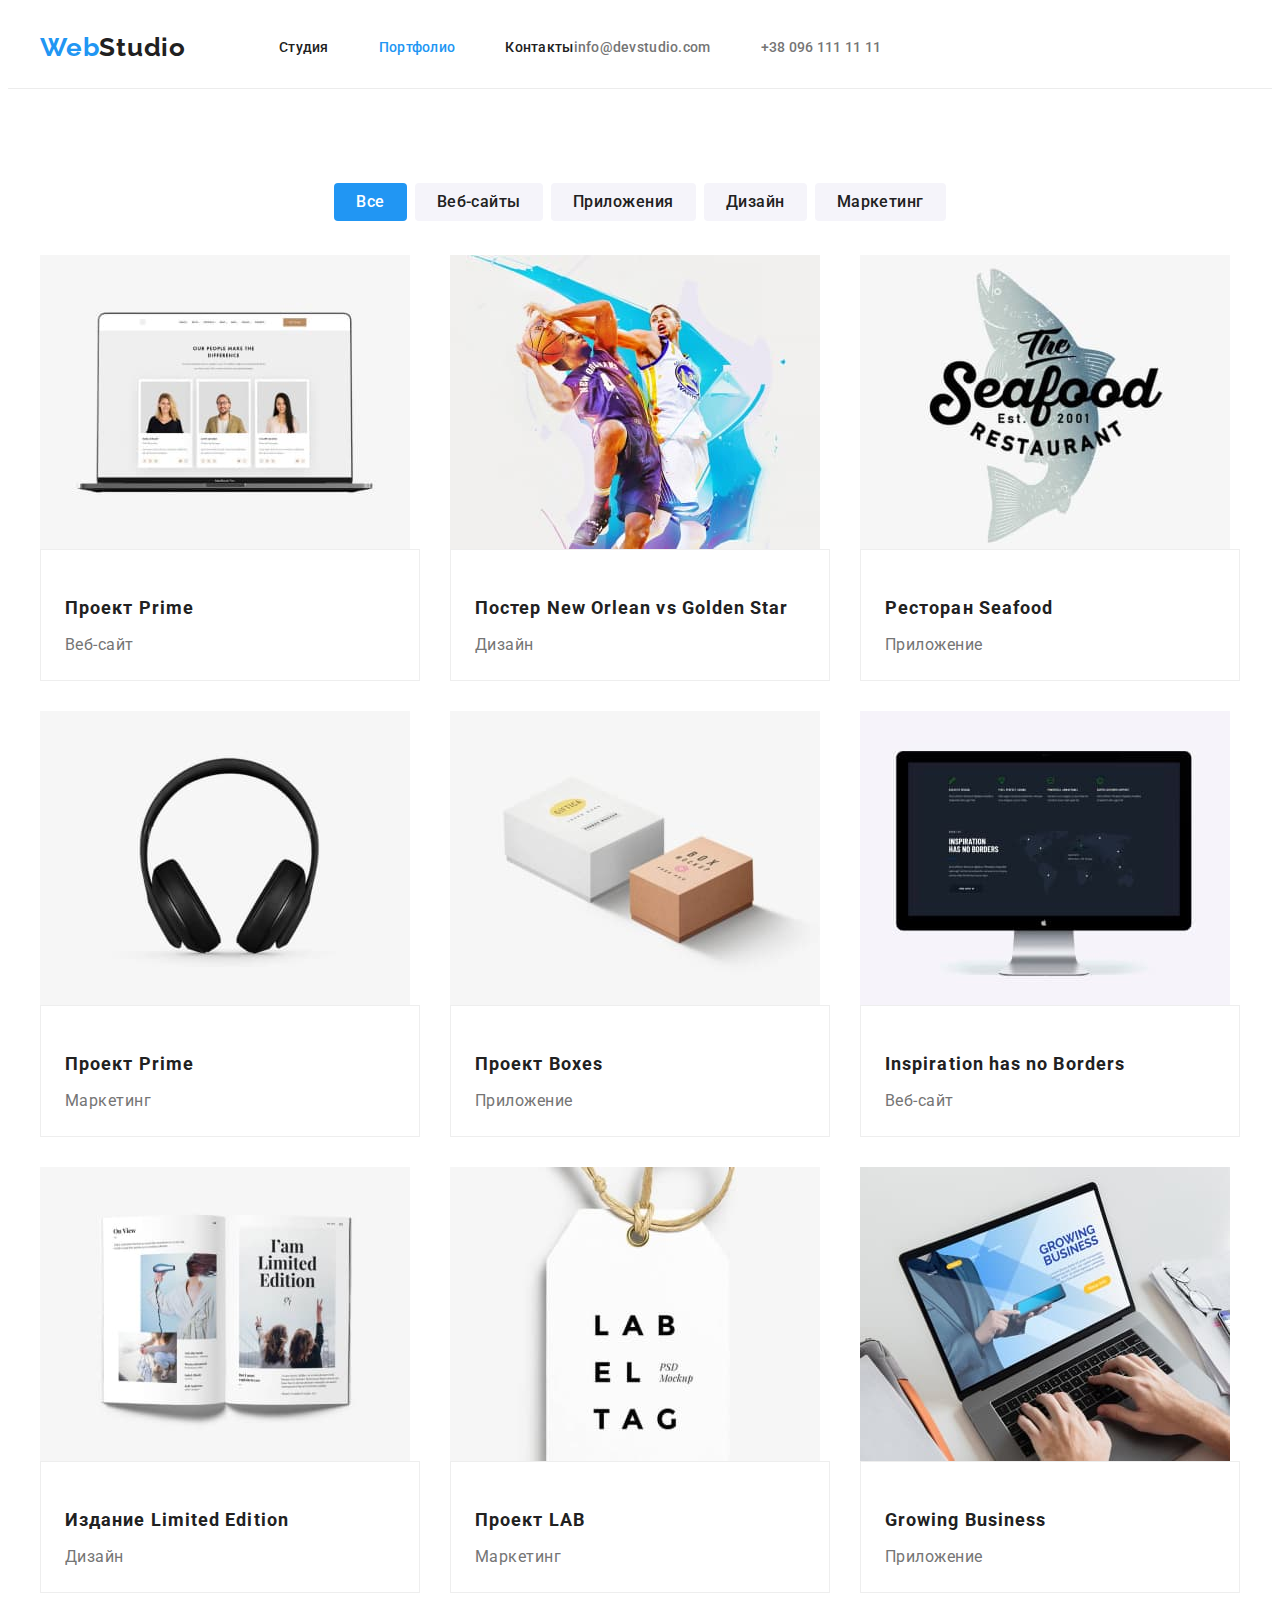
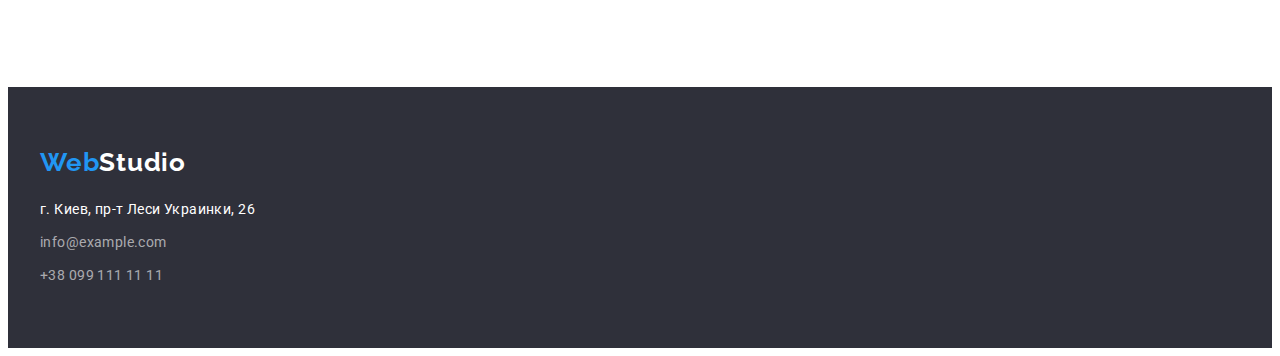
==== portfolio.html @ 6bcf1567 "Скопировал третью работу" ====
<!DOCTYPE html>
<html lang="ru">
  <head>
    <meta charset="UTF-8" />
    <meta http-equiv="X-UA-Compatible" content="IE=edge" />
    <meta name="viewport" content="width=device-width, initial-scale=1.0" />
    <link rel="preconnect" href="https://fonts.googleapis.com" />
    <link rel="preconnect" href="https://fonts.gstatic.com" crossorigin />
    <link
      href="https://fonts.googleapis.com/css2?family=Raleway:wght@700&family=Roboto:wght@400;500;700;900&display=swap"
      rel="stylesheet"
    />
    <title>Document</title>
    <link
      rel="stylesheet"
      href="https://cdnjs.cloudflare.com/ajax/libs/modern-normalize/1.1.0/modern-normalize.min.css"
      integrity="sha512-wpPYUAdjBVSE4KJnH1VR1HeZfpl1ub8YT/NKx4PuQ5NmX2tKuGu6U/JRp5y+Y8XG2tV+wKQpNHVUX03MfMFn9Q=="
      crossorigin="anonymous"
      referrerpolicy="no-referrer"
    />
    <link rel="stylesheet" href="./css/styles.css" />
  </head>
  <body>
    <!--Шапка сайта-->
    <header class="header">
      <div class="container main-list">
        <nav class="header-nav">
          <ul class="header-list list">
            <li class="header-item">
              <a lang="en" href="" class="header-logo link"
                >Web<span class="logo-black">Studio</span></a
              >
            </li>
            <li class="header-item">
              <a href="/index.html" class="header-link link">Студия</a>
            </li>
            <li class="header-item">
              <a href="./portfolio.html" class="header-link link current"
                >Портфолио</a
              >
            </li>
            <li class="header-item">
              <a href="" class="header-link link">Контакты</a>
            </li>
          </ul>
        </nav>
        <div class="contacts">
          <ul class="header-contacts list">
            <li class="header-item">
              <a href="mailto:info@devstudio.com" class="header-mail link"
                >info@devstudio.com</a
              >
            </li>
            <li class="header-item">
              <a href="tel:+380961111111" class="header-tel link"
                >+38 096 111 11 11</a
              >
            </li>
          </ul>
        </div>
      </div>
    </header>

    <main>
      <!-- Портфолио -->
      <section class="portfolio">
        <div class="container">
          <h1 hidden>Портфолио</h1>
          <ul class="portfoliobutton-list list">
            <li class="portfoliobutton-item">
              <button type="button" class="portfoliobutton current-button">
                Все
              </button>
            </li>
            <li class="portfoliobutton-item">
              <button type="button" class="portfoliobutton">Веб-сайты</button>
            </li>
            <li class="portfoliobutton-item">
              <button type="button" class="portfoliobutton">Приложения</button>
            </li>
            <li class="portfoliobutton-item">
              <button type="button" class="portfoliobutton">Дизайн</button>
            </li>
            <li class="portfoliobutton-item">
              <button type="button" class="portfoliobutton">Маркетинг</button>
            </li>
          </ul>

          <ul class="portfolio-list list">
            <li class="portfolio-item">
              <img
                class="photo"
                src="./img/work-example-1.jpg"
                alt="Пример веб-сайта"
                width="370"
              />
              <div class="portfolio-bottom">
                <h2 class="portfolio-title">Проект Prime</h2>
                <p class="portfolio-text">Веб-сайт</p>
              </div>
            </li>
            <li class="portfolio-item">
              <img
                class="photo"
                src="./img/work-example-2.jpg"
                alt="Пример дизайна"
                width="370"
              />
              <div class="portfolio-bottom">
                <h2 class="portfolio-title">
                  Постер <span lang="en">New Orlean vs Golden Star</span>
                </h2>
                <p class="portfolio-text">Дизайн</p>
              </div>
            </li>
            <li class="portfolio-item">
              <img
                class="photo"
                src="./img/work-example-3.jpg"
                alt="Пример приложения"
                width="370"
              />
              <div class="portfolio-bottom">
                <h2 class="portfolio-title">
                  Ресторан <span lang="en">Seafood</span>
                </h2>
                <p class="portfolio-text">Приложение</p>
              </div>
            </li>
            <li class="portfolio-item">
              <img
                class="photo"
                src="./img/work-example-4.jpg"
                alt="Пример маркетинга"
                width="370"
              />
              <div class="portfolio-bottom">
                <h2 class="portfolio-title">
                  Проект <span lang="en">Prime</span>
                </h2>
                <p class="portfolio-text">Маркетинг</p>
              </div>
            </li>
            <li class="portfolio-item">
              <img
                class="photo"
                src="./img/work-example-5.jpg"
                alt="Пример приложения"
                width="370"
              />
              <div class="portfolio-bottom">
                <h2 class="portfolio-title">
                  Проект <span lang="en">Boxes</span>
                </h2>
                <p class="portfolio-text">Приложение</p>
              </div>
            </li>
            <li class="portfolio-item">
              <img
                class="photo"
                src="./img/work-example-6.jpg"
                alt="Пример веб-сайта"
                width="370"
              />
              <div class="portfolio-bottom">
                <h2 lang="en" class="portfolio-title">
                  Inspiration has no Borders
                </h2>
                <p class="portfolio-text">Веб-сайт</p>
              </div>
            </li>
            <li class="portfolio-item">
              <img
                class="photo"
                src="./img/work-example-7.jpg"
                alt="Пример дизайна"
                width="370"
              />
              <div class="portfolio-bottom">
                <h2 class="portfolio-title">
                  Издание <span lang="en">Limited Edition</span>
                </h2>
                <p class="portfolio-text">Дизайн</p>
              </div>
            </li>
            <li class="portfolio-item">
              <img
                class="photo"
                src="./img/work-example-8.jpg"
                alt="Пример маркетинга"
                width="370"
              />
              <div class="portfolio-bottom">
                <h2 class="portfolio-title">
                  Проект <span lang="en">LAB</span>
                </h2>
                <p class="portfolio-text">Маркетинг</p>
              </div>
            </li>
            <li class="portfolio-item">
              <img
                class="photo"
                src="./img/work-example-9.jpg"
                alt="Пример приложения"
                width="370"
              />
              <div class="portfolio-bottom">
                <h2 lang="en" class="portfolio-title">Growing Business</h2>
                <p class="portfolio-text">Приложение</p>
              </div>
            </li>
          </ul>
        </div>
      </section>
    </main>

    <!--Подвал-->
    <footer class="footer">
      <div class="container">
        <div class="logo">
          <a lang="en" href="" class="footer-logo link"
            >Web<span>Studio</span></a
          >
        </div>
        <address class="address">
          <p class="address-text">г. Киев, пр-т Леси Украинки, 26</p>
          <ul class="address-list list">
            <li class="address-item">
              <a href="mailto:info@example.com" class="address-mail link"
                >info@example.com</a
              >
            </li>
            <li class="address-item">
              <a href="tel:+380991111111" class="address-tel link"
                >+38 099 111 11 11</a
              >
            </li>
          </ul>
        </address>
      </div>
    </footer>
  </body>
</html>
---- css/styles.css ----
/* цвет текста заголовков #212121 */
/* цвет основного текста rgba(117, 117, 117, 1) */
/* цвет акцента и первой части лого в шапке и подвале #2196F3 */
/* цвет второй части лого в шапке #000000 */
/* цвет второй части лого в подвале и текста в герое #FFFFFF */
/* вторичный цвет фона #F5F4FA */
/* цвет фона героя #2F303A */

:root {
  --primery-text-color: rgba(117, 117, 117, 1);
  --title-text-color: #212121;
  --accennt-color: #2196f3;
  --background-color: #2f303a;
  --command-bg-color: #f5f4fa;
  --primery-bg-color: #ffffff;
  --button-color: #188ce8;
  --header-list-color: #757575;
  --address-list-color: rgba(255, 255, 255, 0.6);
  --border-color: #eeeeee;
  --border-hed-color: #ececec;
  --box-shadow-one: rgba(0, 0, 0, 0.12);
  --box-shadow-two: rgba(0, 0, 0, 0.14);
  --box-shadow-three: rgba(0, 0, 0, 0.2);
}

p,h1,h2,h3,h4 {
  margin: 0;
}
ul {
  margin: 0;
  padding-left: 0;
}

body {
  color: var(--primery-text-color);
  background-color: var(--primery-bg-color);
  font-family: Roboto, sans-serif;
}
.list {
  list-style: none;
  padding: 0;
  margin: 0;
}
.link {
  text-decoration: none;
}

/*            header            */
.container {
  margin-left: auto;
  margin-right: auto;
  width: 1200px;
  padding: 0 15px;
}

.header {
  background-color: var(--primery-bg-color);
  border-bottom: 1px solid var(--border-hed-color)
}

.main-list {
  display: flex;
}

.header-list {
  display: flex;
}

.header-contacts {
  display: flex;
}
.header-contacts .header-item + .header-item {
  margin-left: 50px;
}
.header-list .header-item + .header-item {
  margin-left: 50px;
}

.header-logo {
  display: block;
  padding-top: 24px;
  padding-bottom: 25px;
  margin-right: 43px;
  color: var(--accennt-color);
  font-family: "Raleway";
  font-weight: 700;
  font-size: 26px;
  line-height: 1.19;
  letter-spacing: 0.03em;
}

.logo-black {
  color: var(--title-text-color);
}

.link.current,
.header-list .link:hover,
.header-list .link:focus {
  color: var(--accennt-color);
}

.header-link {
  display: block;
  padding-top: 32px;
  padding-bottom: 32px;
  font-weight: 500;
  font-size: 14px;
  line-height: 1.14;
  letter-spacing: 0.02em;
  color: var(--title-text-color);
}

.container-contacts {
  margin-left: auto;
}

.header-contacts .link:hover,
.header-contacts .link:focus {
  color: var(--accennt-color);
}

.header-mail,
.header-tel {
  display: block;
  padding-top: 32px;
  padding-bottom: 32px;
  color: var(--header-list-color);
  font-weight: 500;
  font-size: 14px;
  line-height: 1.14;
  letter-spacing: 0.02em;
}

/*                     hero                  */
.hero {
  background-color: var(--background-color);
}
.hero-container {
  max-width: 696px;
  margin: auto;
  margin-right: auto;
  padding: 200px 0;
}

.hero-title {
  margin-top: 0;
  margin-bottom: 30px;
  color: var(--primery-bg-color);
  background-color: var(--background-color);
  font-weight: 900;
  font-size: 44px;
  line-height: 1.36;
  text-align: center;
  letter-spacing: 0.06em;
  text-transform: uppercase;
}
.hero-button {
  display: flex;
  margin: 0 auto;
  padding: 10px 32px;
  border-radius: 4px;
  color: var(--primery-bg-color);
  background-color: var(--accennt-color);
  font-family: inherit;
  font-weight: 700;
  font-size: 16px;
  line-height: 1.88;  
  align-items: center;
  text-align: center;
  letter-spacing: 0.06em;
  cursor: pointer;
}
.hero-button:hover,
.hero-button:focus {
  background-color: var(--button-color);
}

/*                  benefits                  */
.visually-hidden {
  position: absolute; 
  width: 1px; 
  height: 1px; 
  margin: -1px; 
  border: 0; 
  padding: 0; 
  white-space: nowrap; 
  clip-path: inset(100%); 
  clip: rect(0 0 0 0); 
  overflow: hidden;
}

.benefits {
  padding-top: 94px;
  padding-bottom: 94px;
  margin-top: 0;
  margin-bottom: 0;
  background-color: var(--primery-bg-color);
}
.benefits-list {
  display: flex;
  justify-content: space-between;
}
.benefits-list .benefits-item + .benefits-item {
  margin-left: 30px;
}

.benefits-title {
  margin-top: 0;
  margin-bottom: 10px;
  color: var(--title-text-color);
  font-weight: 700;
  font-size: 14px;
  line-height: 1.14;
  letter-spacing: 0.03em;
  text-transform: uppercase;
}
.benefits-text {
  width: 270px;
  margin-top: 0;
  margin-bottom: 0;
  color: var(--header-list-color);
  font-size: 14px;
  line-height: 1.71;
  letter-spacing: 0.03em;
}

/*               worktipes                */
.worktypes {
  background-color: var(--primery-bg-color);
}
.worktypes-title {
  margin-top: 0;
  margin-bottom: 50px;
  color: var(--title-text-color);
  font-weight: 700;
  font-size: 36px;
  line-height: 1.17;
  text-align: center;
  letter-spacing: 0.03em;
}

.worktypes-list {
  display: flex;
}

.worktypes-list .worktypes-item + .worktypes-item {
  margin-left: 30px;
}

.photo {
  background-color: var(--primery-bg-color);
  display: block;
  max-width: 100%, 
  height: auto
}

/*                      command                  */
.command {
  padding-top: 94px;
  padding-bottom: 94px;
  background-color: var(--command-bg-color);
}
.command-title {
  margin-top: 0;
  margin-bottom: 50px;
  color: var(--title-text-color);
  font-weight: 700;
  font-size: 36px;
  line-height: 1.17;
  text-align: center;
  letter-spacing: 0.03em;
}
.command-text {
  margin: 0;
  color: var(--header-list-color);
  font-size: 16px;
  line-height: 1.19;
  text-align: center;
  letter-spacing: 0.03em;
}
.command-list {
  display: flex;
  justify-content: space-between;
}
.command-list .command-item + .command-item {
  margin-left: 30px;
}
.command-item {
  box-shadow: 0px 1px 3px var(--box-shadow-one), 0px 1px 1px var(--box-shadow-two), 0px 2px 1px var(--box-shadow-three);
  border-radius: 0px 0px 4px 4px;
}
.command-photo {
  margin-bottom: 10px;
  color: var(--title-text-color);
  font-weight: 500;
  font-size: 16px;
  line-height: 1.19;
  text-align: center;
  letter-spacing: 0.03em;
}
.command-container {
  padding-top: 30px;
  padding-bottom: 30px;
}

/*               footer                 */
.footer {
  color: var(--primery-bg-color);
  background-color: var(--background-color);
  padding-top: 60px;
  padding-bottom: 60px;
}

.footer .footer-logo {
  color: var(--accennt-color);
  font-family: "Raleway";
  font-weight: 700;
  font-size: 26px;
  line-height: 1.19;
  letter-spacing: 0.03em;
}

.footer span {
  color: var(--primery-bg-color);
}

.white {
  color: var(--primery-bg-color);
}
.address {
  font-family: "Roboto";
  font-style: normal;
}
.address-text {
  margin-top: 0;
  margin-bottom: 9px;
  color: var(--primery-bg-color);
  font-size: 14px;
  line-height: 1.71;
  letter-spacing: 0.03em;
}
.address-list .link:hover,
.address-list .link:focus {
  color: var(--accennt-color);
}
.address-item:first-child {
  margin-top: 0;
  margin-bottom: 9px;
}
.address-mail {
  color: var(--address-list-color);
  font-size: 14px;
  line-height: 1.71;
  letter-spacing: 0.03em;
}
.address-tel {
  color: var(--address-list-color);
  font-size: 14px;
  line-height: 1.71;
  letter-spacing: 0.03em;
}
.logo {
  margin-top: 0;
  margin-bottom: 20px;
}

/*               portfolio               */
.portfolio {
  padding-top: 94px;
  padding-bottom: 94px;
}
.portfoliobutton:hover,
.portfoliobutton:focus {
  color: var(--primery-bg-color);
  background-color: var(--accennt-color);
}
.portfoliobutton-list {
  display: flex;
  margin-bottom: 34px;
  justify-content: center;
}
.portfoliobutton-list .portfoliobutton-item + .portfoliobutton-item {
  margin-left: 8px;
}
.portfolio-list {
  display: flex;
  flex-wrap: wrap;
}
.portfolio-item {
  width: calc((100% - 60px) / 3);
  margin-right: 30px;
  margin-bottom: 30px;
}

.portfolio-item:nth-child(3n) {
  margin-right: 0;
}
.portfolio-item:nth-last-child(-n+3) {
  margin-bottom: 0;
}

.portfolio-title {
  margin-top: 20px;
  margin-bottom: 4px;
  color: var(--title-text-color);
  font-weight: 700;
  font-size: 18px;
  line-height: 2;
  letter-spacing: 0.06em;
}
.portfolio-text {
  margin: 0;
  color: var(--header-list-color);
  font-size: 16px;
  line-height: 1.88;
  letter-spacing: 0.03em;
}
.portfoliobutton {
  padding: 6px 22px;
  border-radius: 4px;
  color: var(--title-text-color);
  background-color: var(--command-bg-color);
  border: transparent;
  cursor: pointer;
  font-family: inherit;
  font-weight: 500;
  font-size: 16px;
  line-height: 1.63;
  text-align: center;
  letter-spacing: 0.03em;
}
.current-button {
  color: var(--primery-bg-color);
  background-color: var(--accennt-color);
}
.portfolio-bottom {
padding: 20px 24px;
border: 1px solid var(--border-color);
}
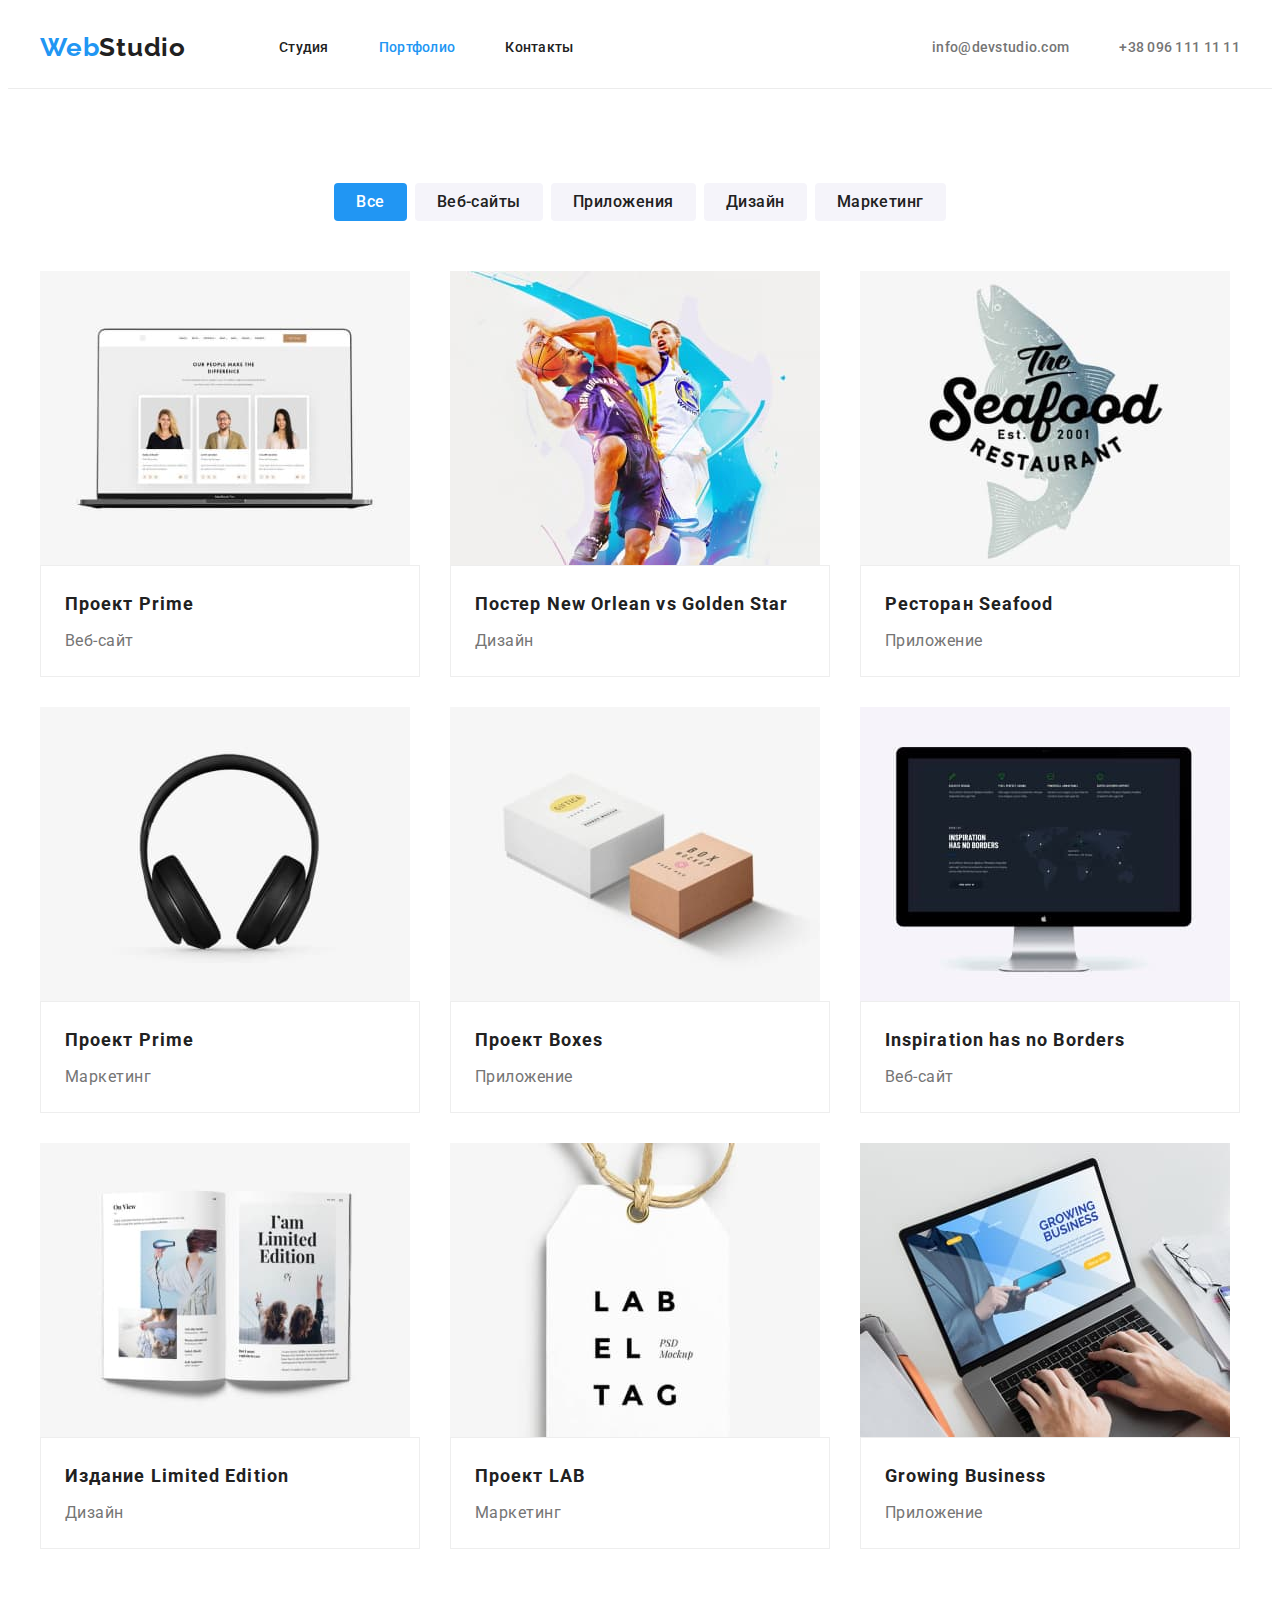
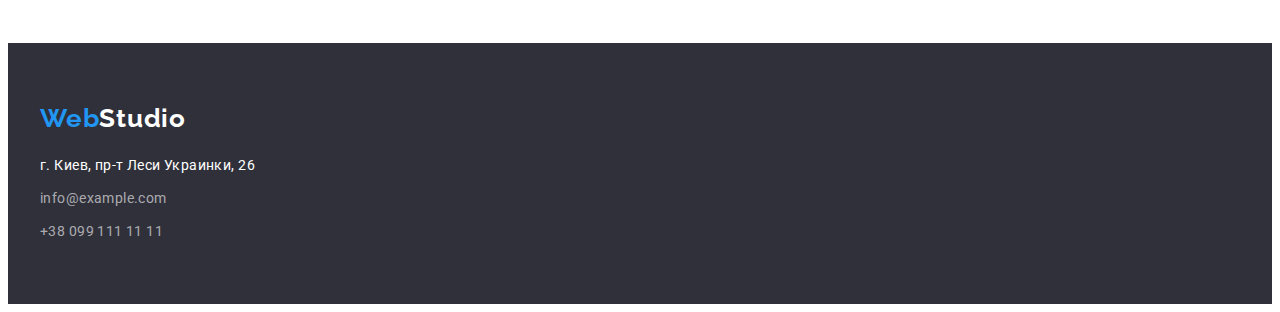
==== commit 8fa83b12: "Проблема в герое" ====
--- a/portfolio.html
+++ b/portfolio.html
@@ -24,14 +24,12 @@
     <!--Шапка сайта-->
     <header class="header">
       <div class="container main-list">
+        <a lang="en" href="" class="header-logo link"
+          >Web<span class="logo-black">Studio</span></a
+        >
         <nav class="header-nav">
           <ul class="header-list list">
             <li class="header-item">
-              <a lang="en" href="" class="header-logo link"
-                >Web<span class="logo-black">Studio</span></a
-              >
-            </li>
-            <li class="header-item">
               <a href="/index.html" class="header-link link">Студия</a>
             </li>
             <li class="header-item">
@@ -44,7 +42,7 @@
             </li>
           </ul>
         </nav>
-        <div class="contacts">
+        <div class="container-contacts">
           <ul class="header-contacts list">
             <li class="header-item">
               <a href="mailto:info@devstudio.com" class="header-mail link"
--- a/css/styles.css
+++ b/css/styles.css
@@ -23,7 +23,11 @@
   --box-shadow-three: rgba(0, 0, 0, 0.2);
 }
 
-p,h1,h2,h3,h4 {
+p,
+h1,
+h2,
+h3,
+h4 {
   margin: 0;
 }
 ul {
@@ -55,7 +59,7 @@
 
 .header {
   background-color: var(--primery-bg-color);
-  border-bottom: 1px solid var(--border-hed-color)
+  border-bottom: 1px solid var(--border-hed-color);
 }
 
 .main-list {
@@ -80,7 +84,7 @@
   display: block;
   padding-top: 24px;
   padding-bottom: 25px;
-  margin-right: 43px;
+  margin-right: 93px;
   color: var(--accennt-color);
   font-family: "Raleway";
   font-weight: 700;
@@ -134,19 +138,34 @@
 /*                     hero                  */
 .hero {
   background-color: var(--background-color);
+  padding: 200px 0;
 }
 .hero-container {
-  max-width: 696px;
+  width: 696px;
   margin: auto;
   margin-right: auto;
-  padding: 200px 0;
+}
+
+.overlay {
+  background-image: linear-gradient(
+      rgba(47, 48, 58, 0.4),
+      rgba(47, 48, 58, 0.4)
+    ),
+    url(../img/image-hero.jpg);
+  max-width: 1600px;
+  height: 600px;
+  margin-left: auto;
+  margin-right: auto;
+  background-repeat: no-repeat;
+  background-position: center;
+  background-size: cover;
 }
 
 .hero-title {
   margin-top: 0;
   margin-bottom: 30px;
   color: var(--primery-bg-color);
-  background-color: var(--background-color);
+  background-color: transparent;
   font-weight: 900;
   font-size: 44px;
   line-height: 1.36;
@@ -159,12 +178,13 @@
   margin: 0 auto;
   padding: 10px 32px;
   border-radius: 4px;
+  border: transparent;
   color: var(--primery-bg-color);
   background-color: var(--accennt-color);
   font-family: inherit;
   font-weight: 700;
   font-size: 16px;
-  line-height: 1.88;  
+  line-height: 1.88;
   align-items: center;
   text-align: center;
   letter-spacing: 0.06em;
@@ -177,15 +197,15 @@
 
 /*                  benefits                  */
 .visually-hidden {
-  position: absolute; 
-  width: 1px; 
-  height: 1px; 
-  margin: -1px; 
-  border: 0; 
-  padding: 0; 
-  white-space: nowrap; 
-  clip-path: inset(100%); 
-  clip: rect(0 0 0 0); 
+  position: absolute;
+  width: 1px;
+  height: 1px;
+  margin: -1px;
+  border: 0;
+  padding: 0;
+  white-space: nowrap;
+  clip-path: inset(100%);
+  clip: rect(0 0 0 0);
   overflow: hidden;
 }
 
@@ -226,6 +246,7 @@
 
 /*               worktipes                */
 .worktypes {
+  padding-bottom: 94px;
   background-color: var(--primery-bg-color);
 }
 .worktypes-title {
@@ -247,11 +268,10 @@
   margin-left: 30px;
 }
 
-.photo {
-  background-color: var(--primery-bg-color);
+.worktypes-photo {
   display: block;
-  max-width: 100%, 
-  height: auto
+  max-width: 100%;
+  height: auto;
 }
 
 /*                      command                  */
@@ -286,7 +306,8 @@
   margin-left: 30px;
 }
 .command-item {
-  box-shadow: 0px 1px 3px var(--box-shadow-one), 0px 1px 1px var(--box-shadow-two), 0px 2px 1px var(--box-shadow-three);
+  box-shadow: 0px 1px 3px var(--box-shadow-one),
+    0px 1px 1px var(--box-shadow-two), 0px 2px 1px var(--box-shadow-three);
   border-radius: 0px 0px 4px 4px;
 }
 .command-photo {
@@ -301,6 +322,13 @@
 .command-container {
   padding-top: 30px;
   padding-bottom: 30px;
+}
+
+.photo {
+  background-color: var(--primery-bg-color);
+  display: block;
+  max-width: 100%;
+  height: auto;
 }
 
 /*               footer                 */
@@ -376,7 +404,7 @@
 }
 .portfoliobutton-list {
   display: flex;
-  margin-bottom: 34px;
+  margin-bottom: 50px;
   justify-content: center;
 }
 .portfoliobutton-list .portfoliobutton-item + .portfoliobutton-item {
@@ -395,12 +423,11 @@
 .portfolio-item:nth-child(3n) {
   margin-right: 0;
 }
-.portfolio-item:nth-last-child(-n+3) {
+.portfolio-item:nth-last-child(-n + 3) {
   margin-bottom: 0;
 }
 
 .portfolio-title {
-  margin-top: 20px;
   margin-bottom: 4px;
   color: var(--title-text-color);
   font-weight: 700;
@@ -434,6 +461,6 @@
   background-color: var(--accennt-color);
 }
 .portfolio-bottom {
-padding: 20px 24px;
-border: 1px solid var(--border-color);
-}
+  padding: 20px 24px;
+  border: 1px solid var(--border-color);
+}
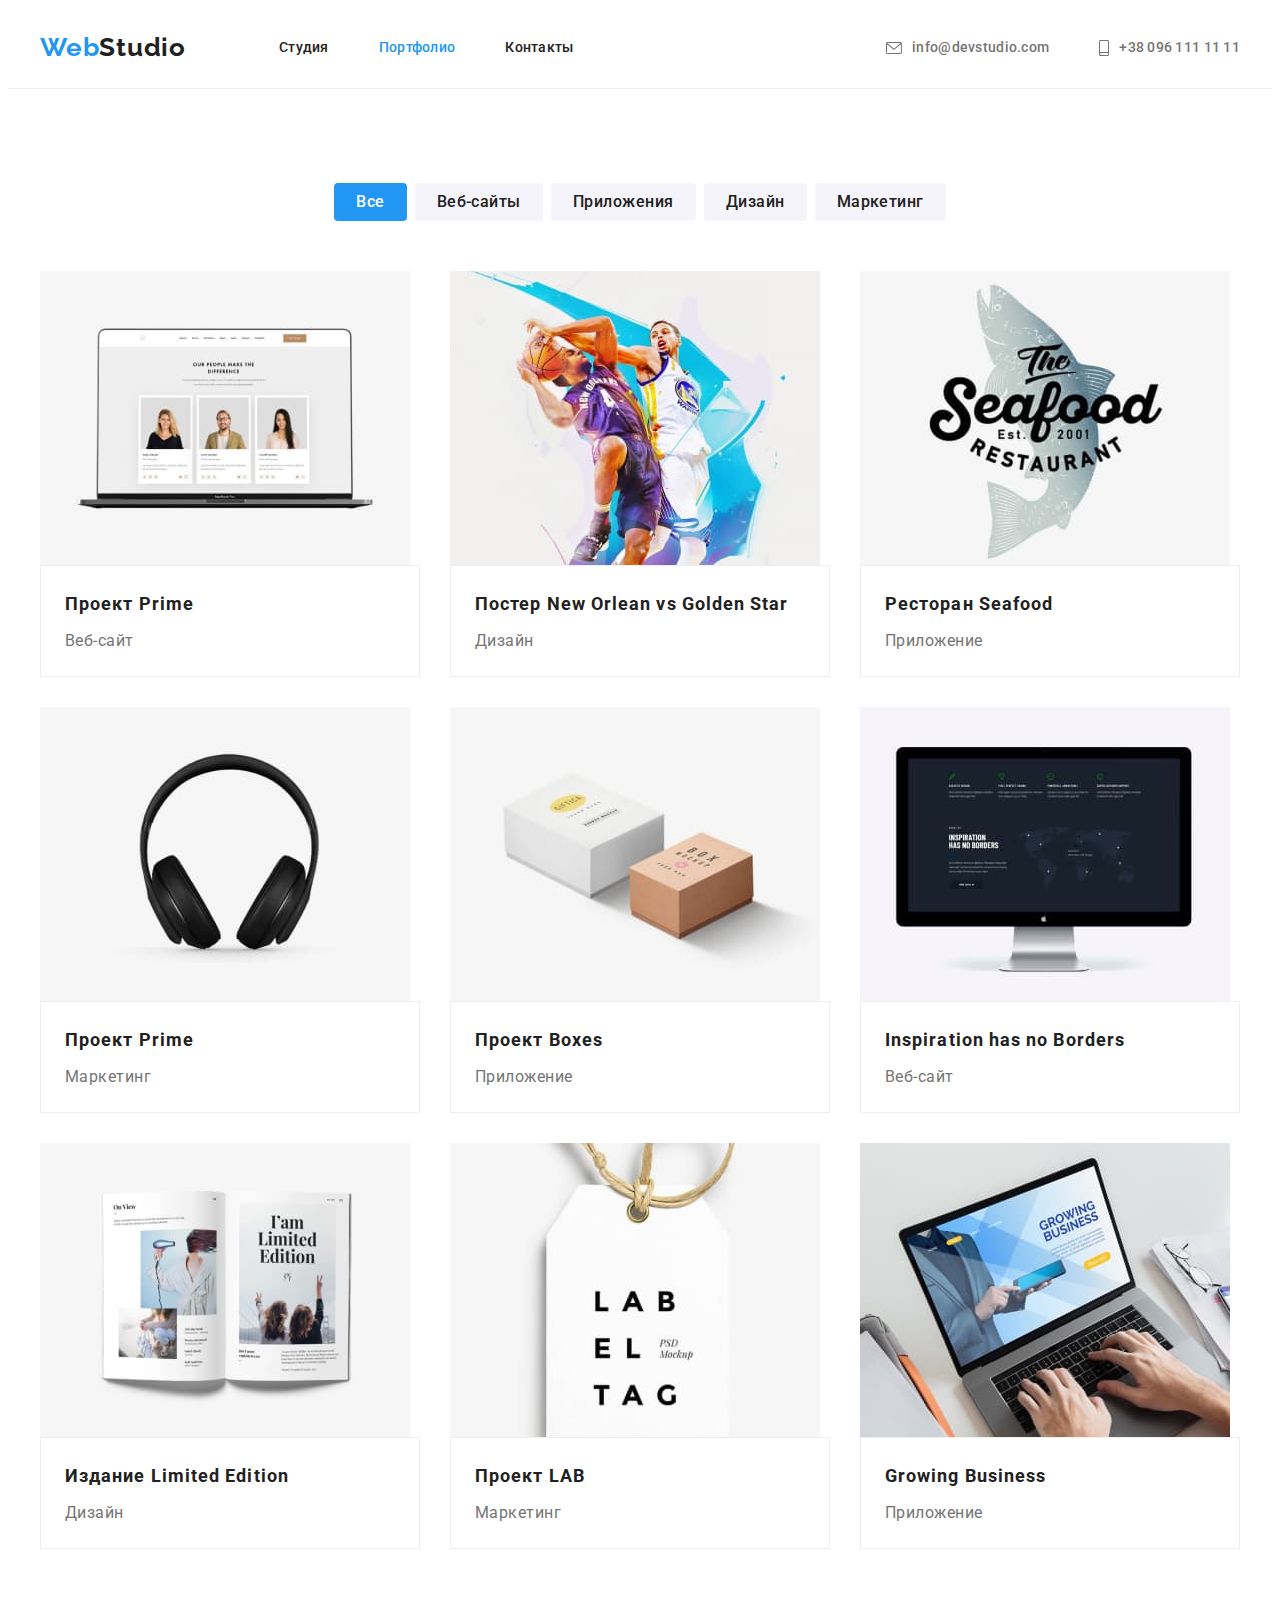
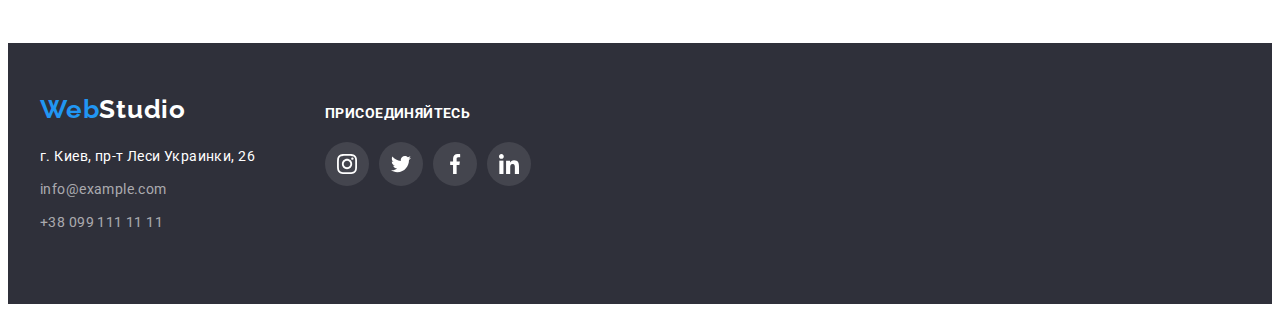
==== commit 871516c8: "сдача 4-го д/з" ====
--- a/portfolio.html
+++ b/portfolio.html
@@ -42,15 +42,20 @@
             </li>
           </ul>
         </nav>
-        <div class="container-contacts">
+        <div class="contacts">
           <ul class="header-contacts list">
             <li class="header-item">
-              <a href="mailto:info@devstudio.com" class="header-mail link"
-                >info@devstudio.com</a
+              <a href="" class="header-mail link">
+                <svg class="contacts-icon" width="16" height="12">
+                  <use href="./img/icons.svg#icon-envelope"></use>
+                </svg>
+                info@devstudio.com</a
               >
             </li>
             <li class="header-item">
-              <a href="tel:+380961111111" class="header-tel link"
+              <a href="" class="header-tel link"
+                ><svg class="contacts-icon" width="10" height="16">
+                  <use href="./img/icons.svg#icon-smartphone"></use></svg
                 >+38 096 111 11 11</a
               >
             </li>
@@ -214,27 +219,56 @@
 
     <!--Подвал-->
     <footer class="footer">
-      <div class="container">
-        <div class="logo">
+      <div class="footer-container">
+        <div class="footer-address">
           <a lang="en" href="" class="footer-logo link"
-            >Web<span>Studio</span></a
+            >Web<span class="white">Studio</span></a
           >
-        </div>
-        <address class="address">
-          <p class="address-text">г. Киев, пр-т Леси Украинки, 26</p>
-          <ul class="address-list list">
-            <li class="address-item">
-              <a href="mailto:info@example.com" class="address-mail link"
-                >info@example.com</a
-              >
-            </li>
-            <li class="address-item">
-              <a href="tel:+380991111111" class="address-tel link"
-                >+38 099 111 11 11</a
-              >
-            </li>
-          </ul>
-        </address>
+          <address class="address">
+            <p class="address-text">г. Киев, пр-т Леси Украинки, 26</p>
+            <ul class="address-list list">
+              <li class="address-item">
+                <a href="" class="address-mail link">info@example.com</a>
+              </li>
+              <li class="address-item">
+                <a href="" class="address-tel link">+38 099 111 11 11</a>
+              </li>
+            </ul>
+          </address>
+        </div>
+        <div class="footer-join">
+          <strong class="footer-title">Присоединяйтесь</strong>
+          <ul class="footer-list list">
+            <li class="footer-item">
+              <a href="" class="footer-soc-link link">
+                <svg class="footer-soc-icon" width="20" height="20">
+                  <use href="./img/icons.svg#icon-instagram"></use>
+                </svg>
+              </a>
+            </li>
+            <li class="footer-item">
+              <a href="" class="footer-soc-link link">
+                <svg class="footer-soc-icon" width="20" height="20">
+                  <use href="./img/icons.svg#icon-twitter"></use>
+                </svg>
+              </a>
+            </li>
+            <li class="footer-item">
+              <a href="" class="footer-soc-link link">
+                <svg class="footer-soc-icon" width="20" height="20">
+                  <use href="./img/icons.svg#icon-facebook"></use>
+                </svg>
+              </a>
+            </li>
+            <li class="footer-item">
+              <a href="" class="footer-soc-link link">
+                <svg class="footer-soc-icon" width="20" height="20">
+                  <use href="./img/icons.svg#icon-linkedin"></use>
+                </svg>
+              </a>
+            </li>
+          </ul>
+        </div>
       </div>
     </footer>
   </body>
--- a/css/styles.css
+++ b/css/styles.css
@@ -21,6 +21,11 @@
   --box-shadow-one: rgba(0, 0, 0, 0.12);
   --box-shadow-two: rgba(0, 0, 0, 0.14);
   --box-shadow-three: rgba(0, 0, 0, 0.2);
+  --command-soc-link: #afb1b8;
+  --footer-linl-color: rgba(255, 255, 255, 0.1);
+  --portfolio-shadow-one: rgba(0, 0, 0, 0.12);
+  --portfolio-shadow-two: rgba(0, 0, 0, 0.06);
+  --portfolio-shadow-three: rgba(0, 0, 0, 0.16);
 }
 
 p,
@@ -114,7 +119,7 @@
   color: var(--title-text-color);
 }
 
-.container-contacts {
+.contacts {
   margin-left: auto;
 }
 
@@ -125,7 +130,8 @@
 
 .header-mail,
 .header-tel {
-  display: block;
+  display: flex;
+  align-items: center;
   padding-top: 32px;
   padding-bottom: 32px;
   color: var(--header-list-color);
@@ -135,15 +141,14 @@
   letter-spacing: 0.02em;
 }
 
+.contacts-icon {
+  margin-right: 10px;
+  fill: currentColor;
+}
 /*                     hero                  */
 .hero {
   background-color: var(--background-color);
   padding: 200px 0;
-}
-.hero-container {
-  width: 696px;
-  margin: auto;
-  margin-right: auto;
 }
 
 .overlay {
@@ -151,16 +156,20 @@
       rgba(47, 48, 58, 0.4),
       rgba(47, 48, 58, 0.4)
     ),
-    url(../img/image-hero.jpg);
+    url("../img/image-hero.jpg");
   max-width: 1600px;
   height: 600px;
-  margin-left: auto;
-  margin-right: auto;
+  margin: 0 auto;
   background-repeat: no-repeat;
   background-position: center;
   background-size: cover;
 }
 
+.hero-contant {
+  max-width: 696px;
+  margin-left: auto;
+  margin-right: auto;
+}
 .hero-title {
   margin-top: 0;
   margin-bottom: 30px;
@@ -176,7 +185,9 @@
 .hero-button {
   display: flex;
   margin: 0 auto;
-  padding: 10px 32px;
+  min-width: 200px;
+  height: 50px;
+  justify-content: center;
   border-radius: 4px;
   border: transparent;
   color: var(--primery-bg-color);
@@ -218,8 +229,8 @@
 }
 .benefits-list {
   display: flex;
-  justify-content: space-between;
-}
+}
+
 .benefits-list .benefits-item + .benefits-item {
   margin-left: 30px;
 }
@@ -242,6 +253,21 @@
   font-size: 14px;
   line-height: 1.71;
   letter-spacing: 0.03em;
+}
+
+.benefits-picture {
+  display: flex;
+  width: 270px;
+  height: 120px;
+  justify-content: center;
+  align-items: center;
+  border-radius: 4px;
+  margin-bottom: 30px;
+  background-color: var(--command-bg-color);
+}
+
+.benefits-icon {
+  margin: 0;
 }
 
 /*               worktipes                */
@@ -277,7 +303,7 @@
 /*                      command                  */
 .command {
   padding-top: 94px;
-  padding-bottom: 94px;
+  padding-bottom: 21px;
   background-color: var(--command-bg-color);
 }
 .command-title {
@@ -291,7 +317,7 @@
   letter-spacing: 0.03em;
 }
 .command-text {
-  margin: 0;
+  margin: 0 0 16px;
   color: var(--header-list-color);
   font-size: 16px;
   line-height: 1.19;
@@ -300,7 +326,6 @@
 }
 .command-list {
   display: flex;
-  justify-content: space-between;
 }
 .command-list .command-item + .command-item {
   margin-left: 30px;
@@ -309,6 +334,7 @@
   box-shadow: 0px 1px 3px var(--box-shadow-one),
     0px 1px 1px var(--box-shadow-two), 0px 2px 1px var(--box-shadow-three);
   border-radius: 0px 0px 4px 4px;
+  background-color: var(--primery-bg-color);
 }
 .command-photo {
   margin-bottom: 10px;
@@ -321,7 +347,6 @@
 }
 .command-container {
   padding-top: 30px;
-  padding-bottom: 30px;
 }
 
 .photo {
@@ -331,25 +356,120 @@
   height: auto;
 }
 
+.command-soc-list {
+  display: flex;
+  justify-content: center;
+  padding-left: 32px;
+  padding-right: 32px;
+  padding-bottom: 30px;
+}
+
+.command-soc-item {
+  width: 44px;
+  height: 44px;
+  margin-left: 10px;
+}
+
+.command-soc-item:first-child {
+  margin-left: 0;
+}
+
+.command-soc-link {
+  display: flex;
+  align-items: center;
+  justify-content: center;
+  width: 100%;
+  height: 100%;
+  border-radius: 50%;
+  color: var(--command-soc-link);
+}
+
+.command-soc-icon {
+  fill: currentColor;
+}
+
+.command-soc-link:hover,
+.command-soc-link:focus {
+  background-color: var(--accennt-color);
+  color: var(--primery-bg-color);
+}
+
+.cients-title {
+  margin-top: 31px;
+  color: var(--title-text-color);
+  font-weight: 700;
+  font-size: 36px;
+  line-height: 1.17;
+  text-align: center;
+  letter-spacing: 0.03em;
+}
+/*            steady clients            */
+.clients {
+  padding-top: 29px;
+  padding-bottom: 94px;
+  margin-top: 0;
+  margin-bottom: 0;
+  background-color: var(--primery-bg-color);
+}
+
+.clients-list {
+  display: flex;
+}
+
+.clients-logo-link {
+  display: flex;
+  justify-content: center;
+  align-items: center;
+  width: 170px;
+  height: 92px;
+  padding: 16px 32px;
+  border: 1px solid var(--command-soc-link);
+  border-radius: 4px;
+  color: var(--command-soc-link);
+}
+
+.clients-list .clients-item + .clients-item {
+  margin-left: 30px;
+}
+
+.clients-icon {
+  fill: currentColor;
+}
+
+.clients-logo-link:hover,
+.clients-logo-link:focus {
+  color: var(--accennt-color);
+  border: 1px solid var(--accennt-color);
+}
 /*               footer                 */
 .footer {
   color: var(--primery-bg-color);
   background-color: var(--background-color);
-  padding-top: 60px;
-  padding-bottom: 60px;
+}
+
+.footer-container {
+  display: flex;
+  margin-left: auto;
+  margin-right: auto;
+  width: 1200px;
+  padding: 0 15px;
+}
+
+.footer-address {
+  padding-top: 51px;
+  padding-bottom: 69px;
 }
 
 .footer .footer-logo {
+  display: block;
+  margin-top: 0;
+  margin-bottom: 20px;
   color: var(--accennt-color);
   font-family: "Raleway";
   font-weight: 700;
   font-size: 26px;
   line-height: 1.19;
   letter-spacing: 0.03em;
-}
-
-.footer span {
-  color: var(--primery-bg-color);
 }
 
 .white {
@@ -387,9 +507,56 @@
   line-height: 1.71;
   letter-spacing: 0.03em;
 }
-.logo {
-  margin-top: 0;
+
+.footer-join {
+  width: 206px;
+  margin-left: 70px;
+  padding-top: 63px;
+  padding-bottom: 109px;
+}
+
+.footer-title {
+  display: block;
   margin-bottom: 20px;
+  font-size: 14px;
+  line-height: 1.14;
+  letter-spacing: 0.03em;
+  text-transform: uppercase;
+}
+
+.footer-list {
+  display: flex;
+  width: 206px;
+  height: 44px;
+}
+
+.footer-item {
+  width: 44px;
+  height: 44px;
+  margin-left: 10px;
+}
+
+.footer-item:first-child {
+  margin-left: 0;
+}
+
+.footer-soc-link {
+  display: flex;
+  align-items: center;
+  justify-content: center;
+  width: 100%;
+  height: 100%;
+  border-radius: 50%;
+  background-color: var(--footer-linl-color);
+}
+
+.footer-soc-link:hover,
+.footer-soc-link:focus {
+  background-color: var(--accennt-color);
+}
+
+.footer-soc-icon {
+  fill: var(--primery-bg-color);
 }
 
 /*               portfolio               */
@@ -425,6 +592,14 @@
 }
 .portfolio-item:nth-last-child(-n + 3) {
   margin-bottom: 0;
+}
+
+.portfolio-item:hover,
+.portfolio-item:focus {
+  box-shadow: 0px 1px 1px var(--portfolio-shadow-one),
+    0px 4px 4px var(--portfolio-shadow-two),
+    1px 4px 6px var(--portfolio-shadow-three);
+  cursor: pointer;
 }
 
 .portfolio-title {
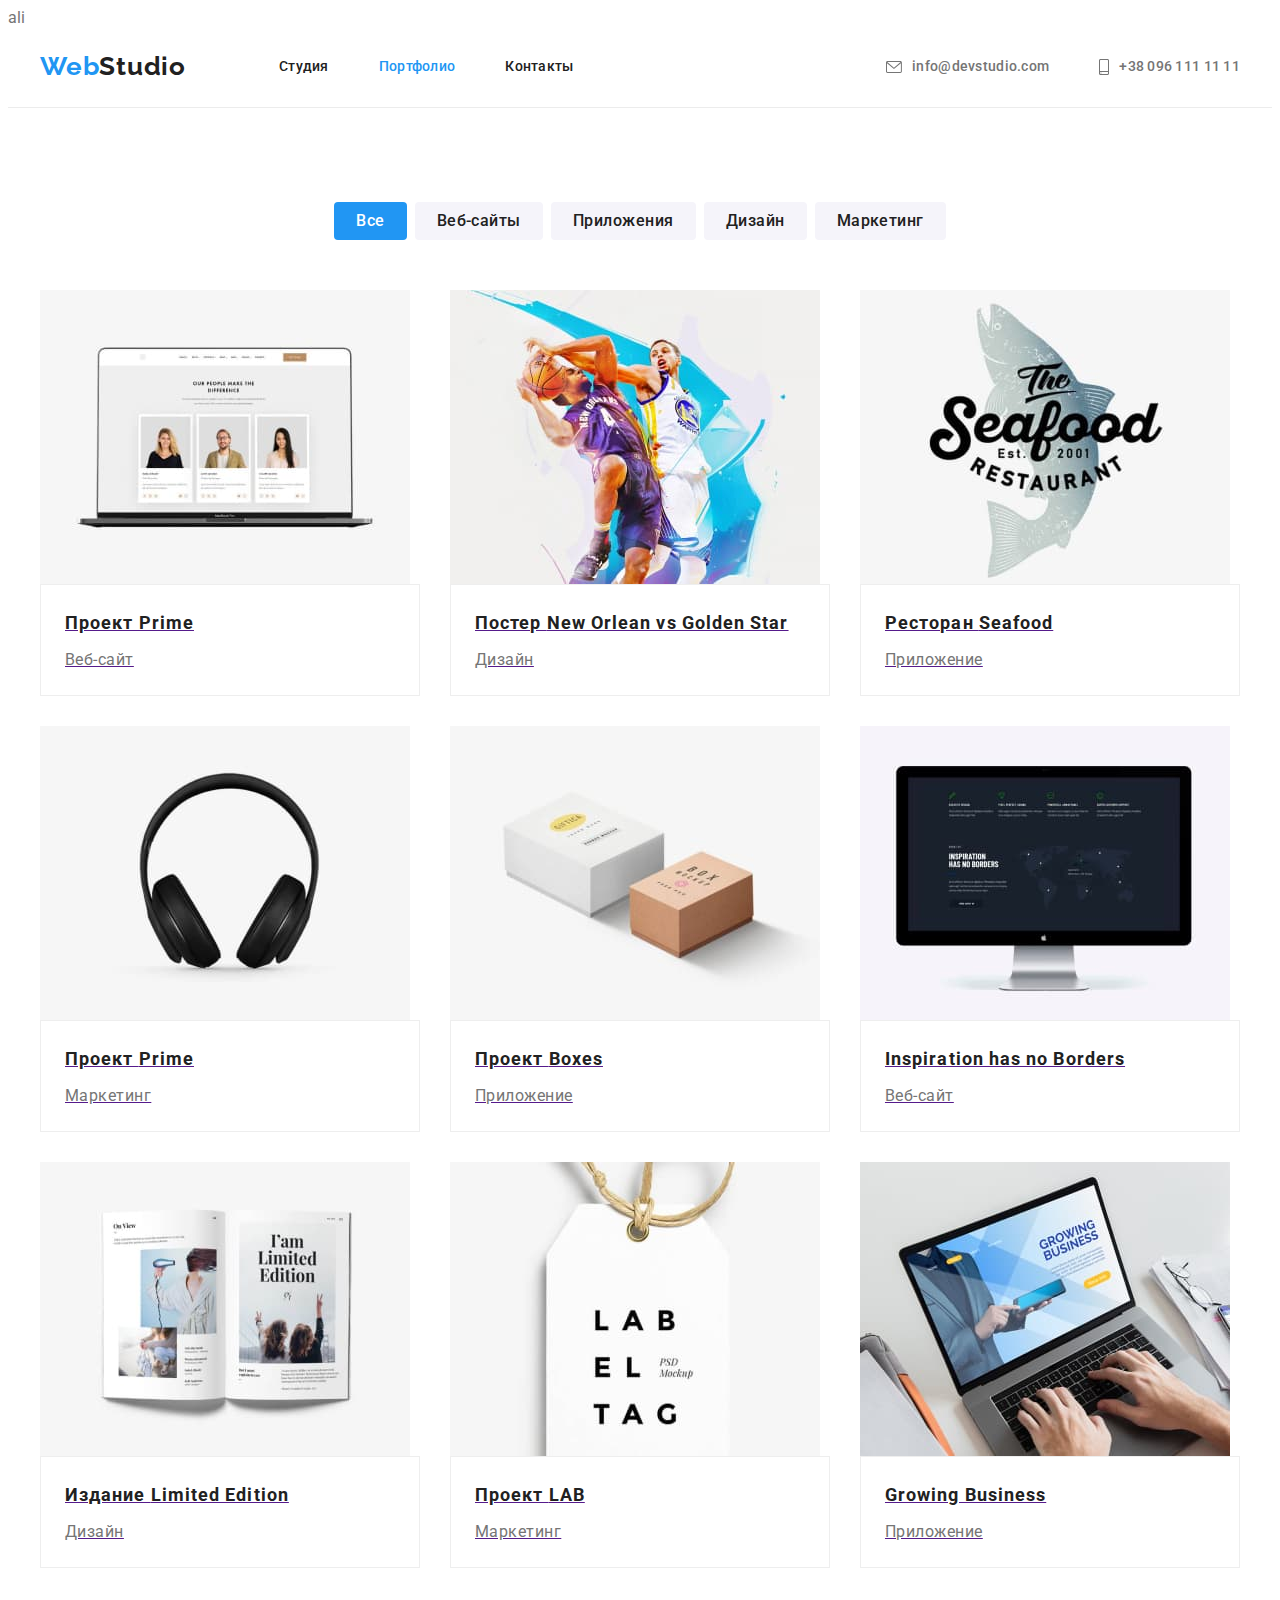
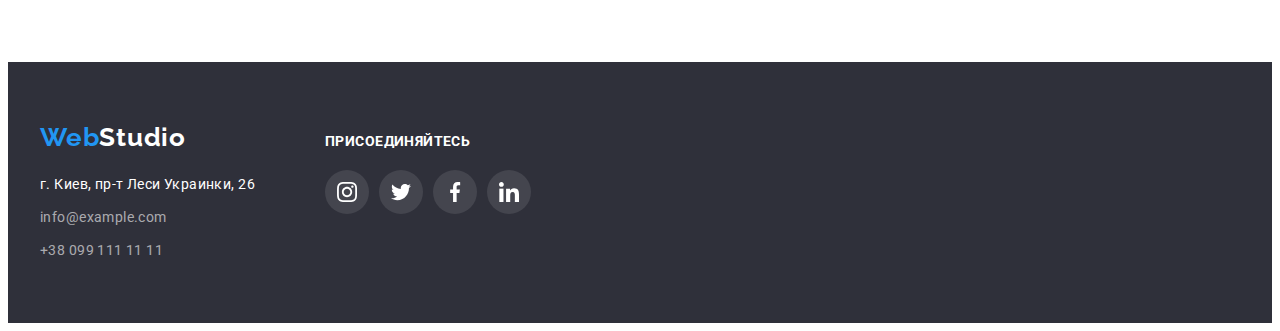
==== commit 833721e3: "пересдача 4-го д/з" ====
--- a/portfolio.html
+++ b/portfolio.html
@@ -1,4 +1,4 @@
-<!DOCTYPE html>
+ali<!DOCTYPE html>
 <html lang="ru">
   <head>
     <meta charset="UTF-8" />
@@ -91,126 +91,144 @@
 
           <ul class="portfolio-list list">
             <li class="portfolio-item">
-              <img
-                class="photo"
-                src="./img/work-example-1.jpg"
-                alt="Пример веб-сайта"
-                width="370"
-              />
-              <div class="portfolio-bottom">
-                <h2 class="portfolio-title">Проект Prime</h2>
-                <p class="portfolio-text">Веб-сайт</p>
-              </div>
-            </li>
-            <li class="portfolio-item">
-              <img
-                class="photo"
-                src="./img/work-example-2.jpg"
-                alt="Пример дизайна"
-                width="370"
-              />
-              <div class="portfolio-bottom">
-                <h2 class="portfolio-title">
-                  Постер <span lang="en">New Orlean vs Golden Star</span>
-                </h2>
-                <p class="portfolio-text">Дизайн</p>
-              </div>
-            </li>
-            <li class="portfolio-item">
-              <img
-                class="photo"
-                src="./img/work-example-3.jpg"
-                alt="Пример приложения"
-                width="370"
-              />
-              <div class="portfolio-bottom">
-                <h2 class="portfolio-title">
-                  Ресторан <span lang="en">Seafood</span>
-                </h2>
-                <p class="portfolio-text">Приложение</p>
-              </div>
-            </li>
-            <li class="portfolio-item">
-              <img
-                class="photo"
-                src="./img/work-example-4.jpg"
-                alt="Пример маркетинга"
-                width="370"
-              />
-              <div class="portfolio-bottom">
-                <h2 class="portfolio-title">
-                  Проект <span lang="en">Prime</span>
-                </h2>
-                <p class="portfolio-text">Маркетинг</p>
-              </div>
-            </li>
-            <li class="portfolio-item">
-              <img
-                class="photo"
-                src="./img/work-example-5.jpg"
-                alt="Пример приложения"
-                width="370"
-              />
-              <div class="portfolio-bottom">
-                <h2 class="portfolio-title">
-                  Проект <span lang="en">Boxes</span>
-                </h2>
-                <p class="portfolio-text">Приложение</p>
-              </div>
-            </li>
-            <li class="portfolio-item">
-              <img
-                class="photo"
-                src="./img/work-example-6.jpg"
-                alt="Пример веб-сайта"
-                width="370"
-              />
-              <div class="portfolio-bottom">
-                <h2 lang="en" class="portfolio-title">
-                  Inspiration has no Borders
-                </h2>
-                <p class="portfolio-text">Веб-сайт</p>
-              </div>
-            </li>
-            <li class="portfolio-item">
-              <img
-                class="photo"
-                src="./img/work-example-7.jpg"
-                alt="Пример дизайна"
-                width="370"
-              />
-              <div class="portfolio-bottom">
-                <h2 class="portfolio-title">
-                  Издание <span lang="en">Limited Edition</span>
-                </h2>
-                <p class="portfolio-text">Дизайн</p>
-              </div>
-            </li>
-            <li class="portfolio-item">
-              <img
-                class="photo"
-                src="./img/work-example-8.jpg"
-                alt="Пример маркетинга"
-                width="370"
-              />
-              <div class="portfolio-bottom">
-                <h2 class="portfolio-title">
-                  Проект <span lang="en">LAB</span>
-                </h2>
-                <p class="portfolio-text">Маркетинг</p>
-              </div>
-            </li>
-            <li class="portfolio-item">
-              <img
-                class="photo"
-                src="./img/work-example-9.jpg"
-                alt="Пример приложения"
-                width="370"
-              />
-              <div class="portfolio-bottom">
-                <h2 lang="en" class="portfolio-title">Growing Business</h2>
-                <p class="portfolio-text">Приложение</p>
-              </div>
+              <a href="" class="portfolio-link" link>
+                <img
+                  class="photo"
+                  src="./img/work-example-1.jpg"
+                  alt="Пример веб-сайта"
+                  width="370"
+                />
+                <div class="portfolio-bottom">
+                  <h2 class="portfolio-title">Проект Prime</h2>
+                  <p class="portfolio-text">Веб-сайт</p>
+                </div>
+              </a>
+            </li>
+            <li class="portfolio-item">
+              <a href="" class="portfolio-link" link>
+                <img
+                  class="photo"
+                  src="./img/work-example-2.jpg"
+                  alt="Пример дизайна"
+                  width="370"
+                />
+                <div class="portfolio-bottom">
+                  <h2 class="portfolio-title">
+                    Постер <span lang="en">New Orlean vs Golden Star</span>
+                  </h2>
+                  <p class="portfolio-text">Дизайн</p>
+                </div>
+              </a>
+            </li>
+            <li class="portfolio-item">
+              <a href="" class="portfolio-link" link>
+                <img
+                  class="photo"
+                  src="./img/work-example-3.jpg"
+                  alt="Пример приложения"
+                  width="370"
+                />
+                <div class="portfolio-bottom">
+                  <h2 class="portfolio-title">
+                    Ресторан <span lang="en">Seafood</span>
+                  </h2>
+                  <p class="portfolio-text">Приложение</p>
+                </div>
+              </a>
+            </li>
+            <li class="portfolio-item">
+              <a href="" class="portfolio-link" link>
+                <img
+                  class="photo"
+                  src="./img/work-example-4.jpg"
+                  alt="Пример маркетинга"
+                  width="370"
+                />
+                <div class="portfolio-bottom">
+                  <h2 class="portfolio-title">
+                    Проект <span lang="en">Prime</span>
+                  </h2>
+                  <p class="portfolio-text">Маркетинг</p>
+                </div>
+              </a>
+            </li>
+            <li class="portfolio-item">
+              <a href="" class="portfolio-link" link>
+                <img
+                  class="photo"
+                  src="./img/work-example-5.jpg"
+                  alt="Пример приложения"
+                  width="370"
+                />
+                <div class="portfolio-bottom">
+                  <h2 class="portfolio-title">
+                    Проект <span lang="en">Boxes</span>
+                  </h2>
+                  <p class="portfolio-text">Приложение</p>
+                </div>
+              </a>
+            </li>
+            <li class="portfolio-item">
+              <a href="" class="portfolio-link" link>
+                <img
+                  class="photo"
+                  src="./img/work-example-6.jpg"
+                  alt="Пример веб-сайта"
+                  width="370"
+                />
+                <div class="portfolio-bottom">
+                  <h2 lang="en" class="portfolio-title">
+                    Inspiration has no Borders
+                  </h2>
+                  <p class="portfolio-text">Веб-сайт</p>
+                </div>
+              </a>
+            </li>
+            <li class="portfolio-item">
+              <a href="" class="portfolio-link" link>
+                <img
+                  class="photo"
+                  src="./img/work-example-7.jpg"
+                  alt="Пример дизайна"
+                  width="370"
+                />
+                <div class="portfolio-bottom">
+                  <h2 class="portfolio-title">
+                    Издание <span lang="en">Limited Edition</span>
+                  </h2>
+                  <p class="portfolio-text">Дизайн</p>
+                </div>
+              </a>
+            </li>
+            <li class="portfolio-item">
+              <a href="" class="portfolio-link" link>
+                <img
+                  class="photo"
+                  src="./img/work-example-8.jpg"
+                  alt="Пример маркетинга"
+                  width="370"
+                />
+                <div class="portfolio-bottom">
+                  <h2 class="portfolio-title">
+                    Проект <span lang="en">LAB</span>
+                  </h2>
+                  <p class="portfolio-text">Маркетинг</p>
+                </div>
+              </a>
+            </li>
+            <li class="portfolio-item">
+              <a href="" class="portfolio-link" link>
+                <img
+                  class="photo"
+                  src="./img/work-example-9.jpg"
+                  alt="Пример приложения"
+                  width="370"
+                />
+                <div class="portfolio-bottom">
+                  <h2 lang="en" class="portfolio-title">Growing Business</h2>
+                  <p class="portfolio-text">Приложение</p>
+                </div>
+              </a>
             </li>
           </ul>
         </div>
--- a/css/styles.css
+++ b/css/styles.css
@@ -26,6 +26,9 @@
   --portfolio-shadow-one: rgba(0, 0, 0, 0.12);
   --portfolio-shadow-two: rgba(0, 0, 0, 0.06);
   --portfolio-shadow-three: rgba(0, 0, 0, 0.16);
+  --portfoliobutton-shadow-one: rgba(0, 0, 0, 0.1);
+  --portfoliobutton-shadow-two: rgba(0, 0, 0, 0.08);
+  --portfoliobutton-shadow-three: rgba(0, 0, 0, 0.12);
 }
 
 p,
@@ -303,7 +306,7 @@
 /*                      command                  */
 .command {
   padding-top: 94px;
-  padding-bottom: 21px;
+  padding-bottom: 94px;
   background-color: var(--command-bg-color);
 }
 .command-title {
@@ -346,7 +349,7 @@
   letter-spacing: 0.03em;
 }
 .command-container {
-  padding-top: 30px;
+  padding: 30px 32px;
 }
 
 .photo {
@@ -359,9 +362,6 @@
 .command-soc-list {
   display: flex;
   justify-content: center;
-  padding-left: 32px;
-  padding-right: 32px;
-  padding-bottom: 30px;
 }
 
 .command-soc-item {
@@ -394,8 +394,17 @@
   color: var(--primery-bg-color);
 }
 
-.cients-title {
-  margin-top: 31px;
+/*            steady clients            */
+.clients {
+  padding-top: 94px;
+  padding-bottom: 94px;
+  margin-top: 0;
+  margin-bottom: 0;
+  background-color: var(--primery-bg-color);
+}
+
+.clients-title {
+  margin-bottom: 50px;
   color: var(--title-text-color);
   font-weight: 700;
   font-size: 36px;
@@ -403,26 +412,23 @@
   text-align: center;
   letter-spacing: 0.03em;
 }
-/*            steady clients            */
-.clients {
-  padding-top: 29px;
-  padding-bottom: 94px;
-  margin-top: 0;
-  margin-bottom: 0;
-  background-color: var(--primery-bg-color);
-}
 
 .clients-list {
   display: flex;
 }
 
+.clients-item {
+  width: 170px;
+  height: 92px;
+}
+
 .clients-logo-link {
   display: flex;
+  width: 100%;
+  height: 100%;
   justify-content: center;
   align-items: center;
-  width: 170px;
-  height: 92px;
-  padding: 16px 32px;
+  outline: transparent;
   border: 1px solid var(--command-soc-link);
   border-radius: 4px;
   color: var(--command-soc-link);
@@ -445,9 +451,12 @@
 .footer {
   color: var(--primery-bg-color);
   background-color: var(--background-color);
+  padding-top: 60px;
+  padding-bottom: 60px;
 }
 
 .footer-container {
+  align-items: baseline;
   display: flex;
   margin-left: auto;
   margin-right: auto;
@@ -455,11 +464,6 @@
   padding: 0 15px;
 }
 
-.footer-address {
-  padding-top: 51px;
-  padding-bottom: 69px;
-}
-
 .footer .footer-logo {
   display: block;
   margin-top: 0;
@@ -511,8 +515,6 @@
 .footer-join {
   width: 206px;
   margin-left: 70px;
-  padding-top: 63px;
-  padding-bottom: 109px;
 }
 
 .footer-title {
@@ -564,10 +566,14 @@
   padding-top: 94px;
   padding-bottom: 94px;
 }
+
 .portfoliobutton:hover,
 .portfoliobutton:focus {
   color: var(--primery-bg-color);
   background-color: var(--accennt-color);
+  box-shadow: 0px 3px 1px var(--portfoliobutton-shadow-one),
+    0px 1px 2px var(--portfoliobutton-shadow-two),
+    0px 2px 2px var(--portfoliobutton-shadow-three);
 }
 .portfoliobutton-list {
   display: flex;
@@ -594,12 +600,21 @@
   margin-bottom: 0;
 }
 
-.portfolio-item:hover,
-.portfolio-item:focus {
+.portfolio-item:hover {
   box-shadow: 0px 1px 1px var(--portfolio-shadow-one),
     0px 4px 4px var(--portfolio-shadow-two),
     1px 4px 6px var(--portfolio-shadow-three);
   cursor: pointer;
+}
+
+.portfolio-link {
+  display: block;
+}
+
+.portfolio-link:focus {
+  box-shadow: 0px 3px 1px var(--portfoliobutton-shadow-one),
+    0px 1px 2px var(--portfoliobutton-shadow-two),
+    0px 2px 2px var(--portfoliobutton-shadow-three);
 }
 
 .portfolio-title {
